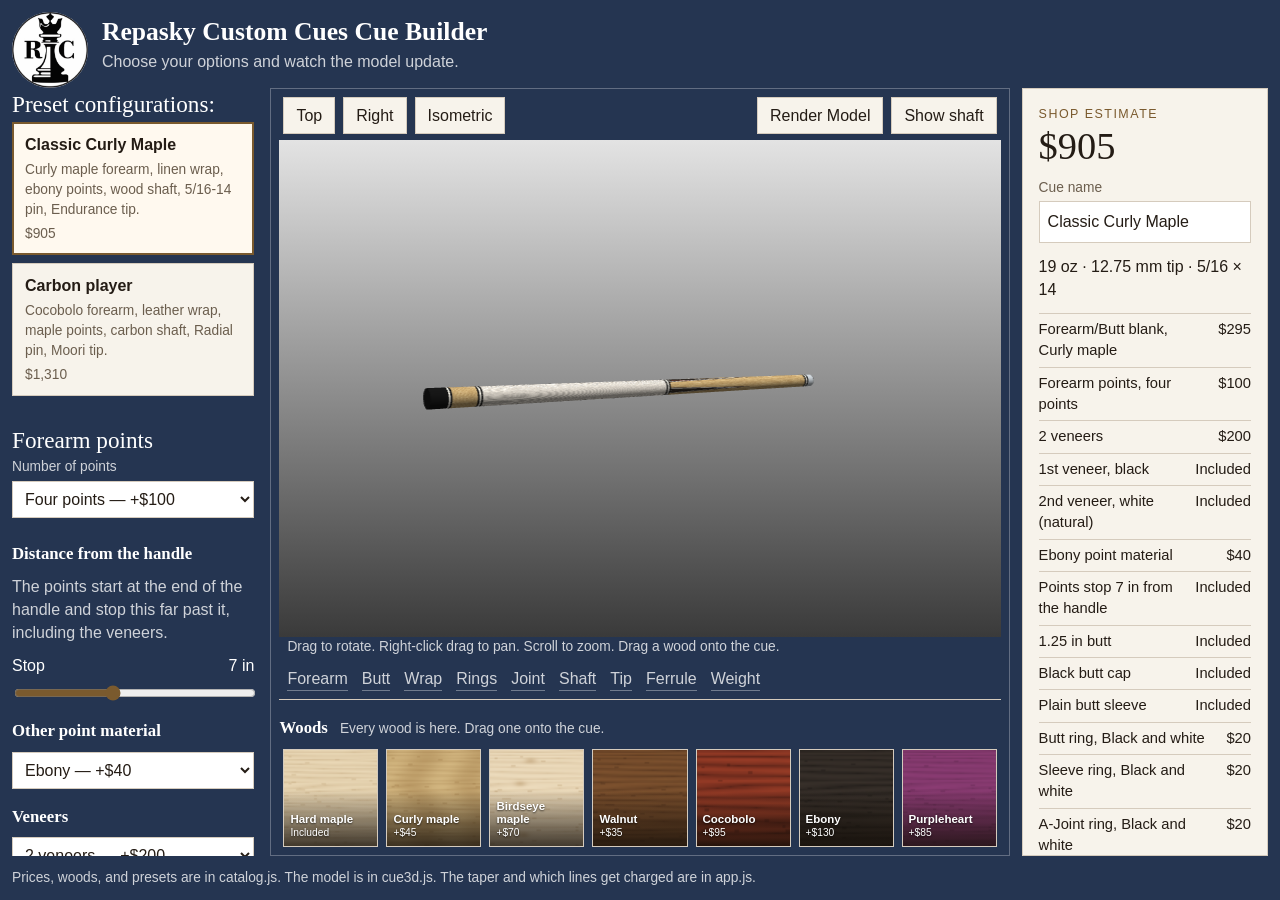
==== index.html @ 7d08e4b2 "Name the conical taper once on the control and the shop estimate." ====
<!DOCTYPE html>
<html lang="en">
<head>
  <meta charset="utf-8">
  <meta name="viewport" content="width=device-width, initial-scale=1">
  <title>Repasky Custom Cues Cue Builder</title>
  <link rel="stylesheet" href="styles.css?v=28">
</head>
<body>
  <header class="page-header">
    <img class="logo" src="logo.jpg?v=2" alt="Repasky Custom Cues">
    <div>
      <h1>Repasky Custom Cues Cue Builder</h1>
      <p class="lede">Choose your options and watch the model update.</p>
    </div>
  </header>

  <main class="layout">
      <form id="builder">
        <fieldset id="section-preset">
          <legend>Preset configurations:</legend>
          <div id="opt-preset" class="presets"></div>
        </fieldset>

        <fieldset id="section-points">
          <legend>Forearm points</legend>
          <label class="point-count" for="point-count">Number of points
            <select id="point-count"></select>
          </label>
          <h2 class="subhead">Distance from the handle</h2>
          <p class="help">The points start at the end of the handle and stop this far past it, including the veneers.</p>
          <p id="point-reach-hint" class="note" hidden>Pick a point style to set where the points stop.</p>
          <label class="weight" id="point-reach-label">
            <span>Stop</span>
            <output id="point-reach-out" for="point-reach"></output>
            <input id="point-reach" type="range" min="5" max="10" step="1" value="7">
          </label>
          <h2 class="subhead">Other point material</h2>
          <p id="point-hint" class="note" hidden>Pick a point style on the forearm or the butt. Woods are under the cue.</p>
          <select id="opt-pointWood" data-choice="pointWood"></select>
          <h2 class="subhead">Veneers</h2>
          <p id="veneer-hint" class="note" hidden>Pick a point style on the forearm or the butt to add veneers.</p>
          <select id="opt-veneers" data-choice="veneers"></select>
          <p id="veneer-color-hint" class="note" hidden>Pick one or more veneers to choose a color.</p>
          <div id="veneer-colors" class="veneer-colors">
            <div class="veneer-label" id="veneer-label-1">
              <span>1st veneer</span>
              <button type="button" class="veneer-current" id="veneer-1" data-state="veneer1" aria-haspopup="listbox" aria-expanded="false"></button>
              <div class="veneer-menu" id="veneer-menu-1" role="listbox" hidden></div>
            </div>
            <div class="veneer-label" id="veneer-label-2">
              <span>2nd veneer</span>
              <button type="button" class="veneer-current" id="veneer-2" data-state="veneer2" aria-haspopup="listbox" aria-expanded="false"></button>
              <div class="veneer-menu" id="veneer-menu-2" role="listbox" hidden></div>
            </div>
            <div class="veneer-label" id="veneer-label-3">
              <span>3rd veneer</span>
              <button type="button" class="veneer-current" id="veneer-3" data-state="veneer3" aria-haspopup="listbox" aria-expanded="false"></button>
              <div class="veneer-menu" id="veneer-menu-3" role="listbox" hidden></div>
            </div>
          </div>
          <p id="veneer-order-note" class="note">1st is the outside layer. 2nd and 3rd sit inside it, toward the point.</p>
        </fieldset>

        <fieldset id="section-butt">
          <legend>Butt</legend>
          <p class="help">Plain leaves the sleeve as one wood. Points uses the same number as the forearm and the same veneers. The same blank is used for both Forearm and Sleeve.</p>
          <select id="opt-sleevePoints" data-choice="sleevePoints"></select>
          <h2 class="subhead">Butt Diameter</h2>
          <select id="opt-buttProfile" data-choice="buttProfile"></select>
          <h2 class="subhead">Butt cap</h2>
          <select id="opt-buttCap" data-choice="buttCap"></select>
        </fieldset>

        <fieldset id="section-wrap">
          <legend>Wrap</legend>
          <select id="opt-wrap" data-choice="wrap"></select>
        </fieldset>

        <fieldset id="section-rings">
          <legend>Rings</legend>
          <p class="note">Design your own custom rings with our</p>
          <a class="tool-link" href="ring-designer/index.html">Ring designer</a>
          <p class="note">or choose standard elegant simple rings.</p>
          <h2 class="subhead">Butt ring</h2>
          <p class="help">Where the butt cap meets the butt sleeve.</p>
          <select id="opt-buttRing" data-choice="buttRing"></select>
          <h2 class="subhead">Sleeve ring</h2>
          <p class="help">Between the handle and the butt sleeve.</p>
          <select id="opt-sleeveRing" data-choice="sleeveRing"></select>
          <h2 class="subhead">A-Joint ring</h2>
          <p class="help">Between the forearm and the handle.</p>
          <select id="opt-aJointRing" data-choice="aJointRing"></select>
          <h2 class="subhead">Joint ring</h2>
          <p class="help">Between the forearm and the shaft.</p>
          <select id="opt-rings" data-choice="rings"></select>
          <div id="shaft-ring-option">
            <h2 class="subhead">Shaft ring</h2>
            <p class="help">Just past the joint, on the shaft.</p>
            <select id="opt-shaftRing" data-choice="shaftRing"></select>
          </div>
        </fieldset>

        <fieldset id="section-joint">
          <legend>Joint</legend>
          <p class="help">How the butt screws onto the shaft.</p>
          <select id="opt-joint" data-choice="joint"></select>
          <p id="joint-note" class="note"></p>
          <h2 class="subhead">Joint end</h2>
          <p class="help">The end of the butt at the joint. Plain is the same wood as the forearm.</p>
          <select id="opt-jointEnd" data-choice="jointEnd"></select>
        </fieldset>

        <fieldset id="section-shaft">
          <legend>Shaft</legend>
          <p class="help">No shaft is the butt only. A wood shaft or a carbon fiber shaft adds the playing half.</p>
          <select id="opt-shaft" data-choice="shaft"></select>
          <div id="shaft-details">
            <h2 class="subhead">Shaft length</h2>
            <p class="help">The butt is always 29 in. The shaft can be 29 or 30 in.</p>
            <select id="opt-shaftLength" data-choice="shaftLength"></select>
            <h2 class="subhead">Taper</h2>
            <select id="opt-taper" data-choice="taper"></select>
            <p id="taper-note" class="note"></p>
          </div>
        </fieldset>

        <fieldset id="section-tip">
          <legend>Tip</legend>
          <label class="point-count" for="tip-brand">Tip brand
            <select id="tip-brand"></select>
          </label>
          <p class="help">The tip is what hits the ball. Tip width changes the model.</p>
          <select id="opt-tip" data-choice="tip"></select>
          <h2 class="subhead">Tip width</h2>
          <select id="opt-tipSize" data-choice="tipSize"></select>
        </fieldset>

        <fieldset id="section-ferrule">
          <legend>Ferrule</legend>
          <p class="help">The ferrule protects the end of the shaft.</p>
          <select id="opt-ferrule" data-choice="ferrule"></select>
        </fieldset>

        <fieldset id="section-weight">
          <legend>Weight</legend>
          <p id="weight-help" class="help"></p>
          <label class="weight">
            <span>Weight</span>
            <output id="weight-out" for="weight"></output>
            <input id="weight" type="range" min="17" max="22" step="0.5" value="19">
          </label>
        </fieldset>
      </form>

      <section class="stage" aria-label="Cue preview">
        <div class="stage-model">
          <div class="stage-tools">
            <div class="view-tools" role="group" aria-label="Cue view">
              <button type="button" data-view="top" aria-pressed="false">Top</button>
              <button type="button" data-view="right" aria-pressed="false">Right</button>
              <button type="button" data-view="iso" aria-pressed="false">Isometric</button>
            </div>
            <div class="view-tools zoom-tools" role="group" aria-label="Cue zoom">
              <button type="button" id="cue-zoom-in" aria-label="Zoom in">+</button>
              <button type="button" id="cue-zoom-out" aria-label="Zoom out">−</button>
            </div>
            <div class="view-tools">
              <button type="button" id="render-model">Render Model</button>
              <button type="button" id="shaft-toggle" aria-pressed="false">Show shaft</button>
            </div>
          </div>
          <canvas id="cue" aria-label="Three-dimensional cue. Drag to rotate. Right-click drag to pan."></canvas>
          <p id="stage-caption" class="stage-caption">Drag to rotate. Right-click drag to pan. Scroll to zoom. Drag a wood onto the cue.</p>
          <div class="legend">
            <button type="button" data-goto="section-points">Forearm</button>
            <button type="button" data-goto="section-butt">Butt</button>
            <button type="button" data-goto="section-wrap">Wrap</button>
            <button type="button" data-goto="section-rings">Rings</button>
            <button type="button" data-goto="section-joint">Joint</button>
            <button type="button" data-goto="section-shaft">Shaft</button>
            <button type="button" data-goto="section-tip">Tip</button>
            <button type="button" data-goto="section-ferrule">Ferrule</button>
            <button type="button" data-goto="section-weight">Weight</button>
          </div>
        </div>
        <div class="stage-woods">
          <div class="wood-label">
            <h2 class="subhead wood-head">Woods</h2>
            <p class="stage-caption">Every wood is here. Drag one onto the cue.</p>
          </div>
          <div id="opt-woods" class="swatches wood-tray"></div>
        </div>
      </section>

      <aside class="spec" id="spec">
        <p class="spec-kicker">Shop estimate</p>
        <p id="estimate" class="estimate">$0</p>
        <label class="name-label" for="cue-name">Cue name
          <input id="cue-name" maxlength="40" autocomplete="off">
        </label>
        <p id="playing" class="playing"></p>
        <ul id="lines" class="lines"></ul>
        <section id="ring-design-sheet" class="ring-design-sheet" hidden>
          <h2>Ring design</h2>
          <div id="ring-design-print"></div>
        </section>
        <p class="disclaimer">One-off shop estimate. This page does not take payment.</p>
        <div class="actions">
          <button type="button" id="submit-design">Submit Design</button>
          <button type="button" id="ring-design">Ring Design</button>
          <button type="button" id="copy-spec">Copy build sheet</button>
          <button type="button" id="print-spec" class="secondary">Print</button>
          <button type="button" id="reset-spec" class="secondary">Reset</button>
        </div>
        <p id="submit-note" class="disclaimer" hidden></p>
      </aside>
  </main>

  <p class="shop-note">Prices, woods, and presets are in catalog.js. The model is in cue3d.js. The taper and which lines get charged are in app.js.</p>
  <div class="price-bar" id="price-bar">
    <span id="bar-name">Cue</span>
    <strong id="bar-price">$0</strong>
  </div>
  <p id="summary-live" class="sr-only" aria-live="polite"></p>
  <dialog id="render-dialog">
    <div class="render-bar">
      <p class="render-title">Butt section</p>
      <p class="render-note">Scroll to zoom. Drag to move.</p>
      <div class="render-zoom">
        <button type="button" id="render-out" aria-label="Zoom out">−</button>
        <button type="button" id="render-fit">Fit</button>
        <button type="button" id="render-in" aria-label="Zoom in">+</button>
      </div>
      <button type="button" id="render-close">Close</button>
    </div>
    <canvas id="render-view" aria-label="Photorealistic side view of the butt. Scroll to zoom. Drag to move."></canvas>
  </dialog>
  <dialog id="epoxy-dialog">
    <p class="epoxy-title">Epoxy color</p>
    <label class="epoxy-label">Color
      <input id="epoxy-color" type="color" value="#3e8f86">
    </label>
    <button type="button" id="epoxy-done">Done</button>
  </dialog>

  <dialog id="ring-design-dialog">
    <div class="render-bar">
      <p class="render-title">Ring design</p>
      <button type="button" id="ring-design-close">Close</button>
    </div>
    <div class="ring-design-body">
      <p id="ring-design-empty">No ring design has been added.</p>
      <div id="ring-design-detail" hidden></div>
    </div>
  </dialog>

  <script src="catalog.js?v=15"></script>
  <script src="cue3d.js?v=15"></script>
  <script src="logo-mark.js?v=1"></script>
  <script src="html2pdf.bundle.min.js?v=1"></script>
  <script src="app.js?v=75"></script>
</body>
</html>
---- styles.css ----
:root {
  color-scheme: light;
  --paper: #efe8dc;
  --ink: #241c15;
  --muted: #6b5e4e;
  --line: #d5cbbd;
  --brass: #7a5a2e;
  --card: #f7f3eb;
  --card-hot: #fff9ef;
  --bench: #d9d0c2;
  --serif: "Iowan Old Style", "Palatino Linotype", Palatino, Georgia, serif;
  --sans: "Segoe UI", Candara, sans-serif;
}

* { box-sizing: border-box; }

html { height: 100%; }

body {
  margin: 0;
  height: 100vh;
  overflow: hidden;
  display: flex;
  flex-direction: column;
  background: #253551;
  color: #fff;
  font-family: var(--sans);
  font-size: 16px;
  line-height: 1.45;
}

.page-header,
.shop-note {
  width: calc(100% - 24px);
  margin-left: auto;
  margin-right: auto;
}

.page-header {
  display: flex;
  align-items: center;
  gap: 14px;
  padding-top: 12px;
}

.logo {
  width: 76px;
  height: 76px;
  flex: 0 0 auto;
  border-radius: 50%;
  background: #fff;
}

h1 {
  margin: 2px 0 4px;
  font-family: var(--serif);
  font-size: 1.6rem;
  font-weight: 600;
  line-height: 1.15;
}

.lede {
  margin: 0 0 12px;
  max-width: 70ch;
  color: rgba(255, 255, 255, 0.78);
}

.layout {
  flex: 1 1 auto;
  display: grid;
  grid-template-columns: minmax(0, 1fr) minmax(0, 3fr) minmax(0, 1fr);
  gap: 12px;
  align-items: stretch;
  width: calc(100% - 24px);
  min-height: 0;
  margin: 0 auto 12px;
}

.stage {
  display: flex;
  flex-direction: column;
  min-width: 0;
  min-height: 0;
  background: #253551;
  color: #fff;
  border: 1px solid rgba(255, 255, 255, 0.28);
  padding: 8px 8px 4px;
}

.stage-model {
  flex: 4 1 0;
  min-height: 0;
  display: flex;
  flex-direction: column;
}

.stage-woods {
  flex: 1 1 0;
  min-height: 0;
  display: flex;
  flex-direction: column;
  overflow: hidden;
  border-top: 1px solid var(--line);
}

.stage-tools {
  display: flex;
  justify-content: space-between;
  gap: 8px;
  padding: 0 4px 6px;
}

.view-tools {
  display: flex;
  gap: 8px;
}

.zoom-tools { display: none; }

.view-tools button[aria-pressed="true"] {
  border-color: var(--ink);
  background: var(--ink);
  color: var(--paper);
}

.stage-tools button,
a.tool-link,
.render-zoom button,
#render-close {
  padding: 6px 12px;
  border: 1px solid var(--line);
  background: var(--card);
  color: var(--ink);
  font: inherit;
  cursor: pointer;
}

a.tool-link {
  display: inline-block;
  margin: 0 0 12px;
  text-decoration: none;
}

#shaft-toggle[aria-pressed="true"] {
  border-color: var(--ink);
  background: var(--ink);
  color: var(--paper);
}

#cue {
  display: block;
  flex: 1 1 auto;
  width: 100%;
  min-height: 0;
  height: auto;
  touch-action: none;
  cursor: grab;
  background: linear-gradient(to bottom, #e3e3e3, #3a3a3a);
}

#cue:active { cursor: grabbing; }

#cue.is-wood-hot {
  outline: 3px solid var(--brass);
  outline-offset: -3px;
}

.wood-label {
  display: flex;
  align-items: baseline;
  gap: 12px;
  flex: 0 0 auto;
  min-width: 0;
}

.wood-head {
  margin: 4px 8px;
  color: #fff;
}

.wood-label .stage-caption {
  padding: 0 8px 0 0;
  white-space: nowrap;
  overflow: hidden;
  text-overflow: ellipsis;
}

.swatches.wood-tray {
  display: flex;
  flex: 1 1 auto;
  min-width: 0;
  min-height: 0;
  margin: 0 4px 4px;
  overflow: hidden;
}

.wood-tray .swatch {
  position: relative;
  flex: 1 1 0;
  justify-content: flex-end;
  align-items: stretch;
  width: 0;
  height: 100%;
  min-width: 0;
  min-height: 0;
  padding: 0;
  overflow: hidden;
  gap: 0;
}

.wood-tray .swatch::after {
  content: "";
  position: absolute;
  left: 0;
  right: 0;
  bottom: 0;
  height: 58%;
  background: linear-gradient(transparent, rgba(20, 14, 8, 0.78));
  pointer-events: none;
}

.wood-tray .wood-photo {
  position: absolute;
  inset: 0;
  width: auto;
  height: auto;
  border: 0;
  border-radius: 0;
}

.wood-tray .swatch-name,
.wood-tray .swatch-price {
  position: relative;
  z-index: 1;
  color: #fff;
  text-shadow: 0 1px 2px rgba(0, 0, 0, 0.65);
}

.wood-tray .swatch-name {
  padding: 0 6px;
  font-size: 0.72rem;
  line-height: 1.15;
}

.wood-tray .swatch-price {
  padding: 0 6px 5px;
  font-size: 0.64rem;
}

.stage-caption {
  margin: 0;
  padding: 0 8px 8px;
  color: rgba(255, 255, 255, 0.78);
  font-size: 0.86rem;
}

.legend {
  display: flex;
  flex-wrap: wrap;
  gap: 4px 14px;
  padding: 2px 8px 8px;
}

.legend button {
  padding: 0;
  border: 0;
  border-bottom: 1px solid rgba(255, 255, 255, 0.35);
  background: transparent;
  color: rgba(255, 255, 255, 0.78);
  font: inherit;
  cursor: pointer;
}

#builder {
  min-width: 0;
  min-height: 0;
  overflow: auto;
  padding-right: 4px;
}

#builder .swatches,
#builder .presets {
  grid-template-columns: 1fr;
}

fieldset {
  margin: 0 0 28px;
  padding: 0;
  border: 0;
}

legend {
  padding: 0;
  font-family: var(--serif);
  font-size: 1.45rem;
}

.point-count {
  display: flex;
  flex-direction: column;
  gap: 4px;
  max-width: 280px;
  margin-bottom: 4px;
  font-size: 0.86rem;
  color: rgba(255, 255, 255, 0.78);
}

.wrap-color-slot {
  max-width: none;
  margin: 0 0 4px 18px;
}

.wrap-color {
  position: relative;
  max-width: 320px;
}

.wrap-current,
.wrap-menu button {
  display: flex;
  align-items: center;
  gap: 8px;
  width: 100%;
  border: 1px solid var(--line);
  background: #fff;
  color: var(--ink);
  font: inherit;
  font-size: 1rem;
  text-align: left;
  cursor: pointer;
}

.wrap-current { padding: 8px 10px; }

.wrap-menu {
  position: absolute;
  z-index: 5;
  top: 100%;
  left: 0;
  right: 0;
  max-height: 260px;
  margin-top: 4px;
  overflow: auto;
  border: 1px solid var(--line);
  background: #fff;
  box-shadow: 0 8px 20px rgba(36, 28, 21, 0.16);
}

.wrap-menu button {
  border: 0;
  border-bottom: 1px solid var(--line);
  padding: 7px 10px;
}

.wrap-menu button[aria-pressed="true"] {
  outline: 2px solid var(--ink);
  outline-offset: -2px;
}

.thread-swatch {
  width: 28px;
  height: 14px;
  flex: 0 0 auto;
  border: 1px solid rgba(36, 28, 21, 0.35);
  border-radius: 2px;
  background: var(--thread, #ccc);
}

.thread-swatch.is-spec {
  background: linear-gradient(90deg, var(--thread) 0 68%, var(--spec) 68% 100%);
}

.thread-swatch.is-double {
  background: linear-gradient(
    90deg,
    var(--thread) 0 42%,
    var(--spec) 42% 58%,
    var(--thread) 58% 68%,
    var(--spec) 68% 84%,
    var(--thread) 84% 100%
  );
}

.point-count select,
select[data-choice] {
  display: block;
  width: 100%;
  margin: 0 0 8px;
  padding: 8px;
  border: 1px solid var(--line);
  background: #fff;
  color: var(--ink);
  font: inherit;
  font-size: 1rem;
}

select[data-choice]:disabled { opacity: 0.45; }

.help {
  margin: 6px 0 10px;
  max-width: 62ch;
  color: rgba(255, 255, 255, 0.78);
}

.subhead {
  margin: 16px 0 8px;
  font-family: var(--serif);
  font-size: 1.05rem;
  font-weight: 600;
}

.note {
  margin: 8px 0 0;
  color: rgba(255, 255, 255, 0.78);
}

.swatches,
.presets {
  display: grid;
  grid-template-columns: repeat(auto-fill, minmax(148px, 1fr));
  gap: 8px;
}

.presets { grid-template-columns: repeat(auto-fill, minmax(180px, 1fr)); }

.swatch,
.preset {
  display: flex;
  flex-direction: column;
  align-items: flex-start;
  gap: 4px;
  min-height: 78px;
  padding: 10px 12px;
  border: 1px solid var(--line);
  background: var(--card);
  color: var(--ink);
  font: inherit;
  text-align: left;
  cursor: pointer;
}

.preset { min-height: 104px; }

.swatch.is-selected,
.preset.is-selected {
  border-color: var(--brass);
  background: var(--card-hot);
  box-shadow: inset 0 0 0 1px var(--brass);
}

.swatch:disabled {
  cursor: not-allowed;
  opacity: 0.42;
}

.dot {
  width: 18px;
  height: 18px;
  border: 1px solid rgba(36, 28, 21, 0.4);
  border-radius: 50%;
}

.wood-photo {
  display: block;
  width: 100%;
  height: 48px;
  border: 1px solid rgba(36, 28, 21, 0.35);
  border-radius: 2px;
  background-repeat: no-repeat;
  background-size: cover;
  background-position: center;
}

.swatch-name,
.preset-name { font-weight: 600; }

.swatch-price,
.preset-price,
.preset-blurb { color: var(--muted); font-size: 0.86rem; }

.preset-blurb { flex: 1; }

.weight {
  display: grid;
  grid-template-columns: 1fr auto;
  gap: 6px 12px;
  align-items: center;
  max-width: 420px;
}

.weight input {
  grid-column: 1 / -1;
  width: 100%;
  accent-color: var(--brass);
}

.weight:has(input:disabled) {
  opacity: 0.45;
}

.spec {
  min-width: 0;
  min-height: 0;
  overflow: auto;
  padding: 16px;
  border: 1px solid var(--line);
  background: var(--card);
  color: var(--ink);
}

.spec-kicker {
  margin: 0;
  color: var(--brass);
  font-size: 0.78rem;
  letter-spacing: 0.12em;
  text-transform: uppercase;
}

.estimate {
  margin: 4px 0 12px;
  font-family: var(--serif);
  font-size: 2.4rem;
  line-height: 1;
}

.name-label {
  display: flex;
  flex-direction: column;
  gap: 4px;
  font-size: 0.86rem;
  color: var(--muted);
}

.name-label input {
  width: 100%;
  padding: 8px;
  border: 1px solid var(--line);
  background: #fff;
  color: var(--ink);
  font: inherit;
  font-size: 1rem;
}

.veneer-colors {
  display: grid;
  grid-template-columns: repeat(auto-fill, minmax(240px, 1fr));
  gap: 8px;
  margin-top: 12px;
}

.veneer-label {
  position: relative;
  display: flex;
  flex-direction: column;
  gap: 4px;
  font-size: 0.86rem;
  color: rgba(255, 255, 255, 0.78);
}

.veneer-current:disabled {
  cursor: not-allowed;
  opacity: 0.42;
}

.veneer-label:has(.veneer-current:disabled) {
  color: var(--line);
}

.veneer-current {
  width: 100%;
  padding: 8px 28px 8px 10px;
  border: 1px solid var(--line);
  background: #fff;
  color: var(--ink);
  font: inherit;
  font-size: 1rem;
  text-align: left;
  cursor: pointer;
  background-image: linear-gradient(45deg, transparent 50%, currentColor 50%), linear-gradient(135deg, currentColor 50%, transparent 50%);
  background-position: calc(100% - 14px) 55%, calc(100% - 9px) 55%;
  background-size: 5px 5px, 5px 5px;
  background-repeat: no-repeat;
}

.veneer-menu {
  position: absolute;
  z-index: 5;
  top: 100%;
  left: 0;
  right: 0;
  max-height: 240px;
  margin-top: 4px;
  overflow: auto;
  border: 1px solid var(--line);
  background: #fff;
  box-shadow: 0 8px 20px rgba(36, 28, 21, 0.16);
}

.veneer-menu button {
  display: block;
  width: 100%;
  padding: 7px 10px;
  border: 0;
  font: inherit;
  font-size: 0.95rem;
  text-align: left;
  cursor: pointer;
}

.veneer-menu button[aria-selected="true"] {
  outline: 2px solid var(--ink);
  outline-offset: -2px;
}

.playing { margin: 12px 0; }

.lines {
  margin: 0;
  padding: 0;
  list-style: none;
}

.lines li {
  display: flex;
  justify-content: space-between;
  gap: 12px;
  padding: 5px 0;
  border-top: 1px solid var(--line);
  font-size: 0.92rem;
}

.disclaimer {
  margin: 12px 0 0;
  color: var(--muted);
  font-size: 0.86rem;
}

.actions {
  display: flex;
  flex-wrap: wrap;
  gap: 8px;
  margin-top: 12px;
}

.actions button {
  padding: 8px 12px;
  border: 0;
  background: var(--ink);
  color: var(--paper);
  font: inherit;
  cursor: pointer;
}

.actions button.secondary {
  border: 1px solid var(--line);
  background: transparent;
  color: var(--ink);
}

.shop-note {
  margin-top: 0;
  margin-bottom: 12px;
  color: rgba(255, 255, 255, 0.78);
  font-size: 0.86rem;
}

.price-bar { display: none; }

#render-dialog {
  width: min(1100px, 94vw);
  height: min(640px, 86vh);
  max-width: none;
  padding: 0;
  border: 1px solid var(--line);
  background: #e4d9c8;
  color: var(--ink);
}

#render-dialog::backdrop { background: rgba(36, 28, 21, 0.45); }

#ring-design-dialog {
  width: min(980px, 94vw);
  max-height: 90vh;
  padding: 0;
  border: 1px solid var(--line);
  background: var(--paper);
  color: var(--ink);
}

#ring-design-dialog::backdrop { background: rgba(36, 28, 21, 0.45); }

.ring-design-body {
  overflow: auto;
  max-height: calc(90vh - 52px);
  padding: 12px;
}

#ring-design-list {
  margin: 0 0 12px;
  padding-left: 1.2rem;
}

#ring-design-list li { margin: 4px 0; }

.ring-design-views {
  display: grid;
  grid-template-columns: 1fr 1fr;
  gap: 8px;
}

.ring-design-views figure {
  margin: 0;
  background: #fff;
  border: 1px solid var(--ink);
}

.ring-design-views figcaption {
  padding: 4px 8px;
  border-bottom: 1px solid var(--ink);
  font-family: var(--serif);
  letter-spacing: 0.06em;
  text-transform: uppercase;
}

.ring-design-views canvas,
.ring-design-views img { display: block; width: 100%; height: 180px; object-fit: contain; background: #fff; }

.ring-design-sheet { display: none; }

.ring-design-sheet h2 {
  margin: 16px 0 8px;
  font-family: var(--serif);
  font-size: 1.15rem;
}

.ring-design-views .wide { grid-column: 1 / -1; }

.ring-design-views .wide canvas,
.ring-design-views .wide img { height: 240px; }

.render-bar {
  display: flex;
  align-items: center;
  gap: 12px;
  padding: 10px 12px;
  background: var(--card);
  border-bottom: 1px solid var(--line);
}

.render-title {
  margin: 0;
  font-family: var(--serif);
  font-size: 1.15rem;
}

.render-note {
  flex: 1;
  margin: 0;
  color: var(--muted);
  font-size: 0.86rem;
}

.render-zoom { display: flex; gap: 6px; }

#render-view {
  display: block;
  width: 100%;
  height: calc(100% - 49px);
  cursor: grab;
  touch-action: none;
}

#render-view:active { cursor: grabbing; }

#epoxy-dialog {
  padding: 16px;
  border: 1px solid var(--line);
  background: var(--card);
  color: var(--ink);
}

#epoxy-dialog::backdrop { background: rgba(36, 28, 21, 0.35); }

.epoxy-title {
  margin: 0 0 12px;
  font-family: var(--serif);
  font-size: 1.2rem;
}

.epoxy-label {
  display: flex;
  align-items: center;
  gap: 12px;
  margin-bottom: 12px;
}

#epoxy-color {
  width: 64px;
  height: 40px;
  padding: 0;
  border: 1px solid var(--line);
  background: #fff;
  cursor: pointer;
}

#epoxy-done {
  padding: 8px 12px;
  border: 0;
  background: var(--ink);
  color: var(--paper);
  font: inherit;
  cursor: pointer;
}

.sr-only {
  position: absolute;
  width: 1px;
  height: 1px;
  padding: 0;
  margin: -1px;
  overflow: hidden;
  clip: rect(0, 0, 0, 0);
  border: 0;
}

:focus-visible {
  outline: 2px solid var(--brass);
  outline-offset: 2px;
}

@keyframes attention {
  from { background-color: #efe4cc; }
  to { background-color: transparent; }
}

.is-attention { animation: attention 0.8s ease; }

@media (max-width: 860px) {
  body { display: block; height: auto; overflow: visible; padding-bottom: 72px; }
  .page-header { align-items: flex-start; }
  .logo { width: 56px; height: 56px; }
  h1 { font-size: 1.25rem; }
  .layout {
    display: flex;
    flex-direction: column;
    height: auto;
  }
  #builder,
  .spec { overflow: visible; }
  .stage { order: -1; height: auto; margin-bottom: 16px; }
  .stage-model { min-height: 0; flex: none; }
  #cue { height: auto; min-height: 62vh; flex: none; }
  .stage-tools { flex-wrap: wrap; }
  .zoom-tools { display: flex; }
  .stage-tools button { padding: 10px 12px; }
  .legend button { padding: 8px 0; }
  .stage-woods { flex: none; height: auto; min-height: 0; overflow: hidden; }
  .wood-label { flex-direction: column; align-items: flex-start; gap: 2px; padding-bottom: 6px; }
  .wood-label .stage-caption { white-space: normal; overflow: visible; text-overflow: unset; }
  .swatches.wood-tray { flex: none; height: 156px; min-height: 156px; overflow-x: auto; overflow-y: hidden; }
  .wood-tray .swatch {
    flex: 0 0 104px;
    width: 104px;
    height: 156px;
  }
  .wood-tray .swatch.is-armed { box-shadow: inset 0 0 0 3px #fff; }
  .actions button { flex: 1 1 calc(50% - 8px); padding: 12px 10px; }
  .price-bar {
    position: fixed;
    right: 0;
    bottom: 0;
    left: 0;
    display: flex;
    justify-content: space-between;
    gap: 12px;
    padding: 12px 16px;
    background: var(--ink);
    color: var(--paper);
  }
  .render-bar { flex-wrap: wrap; }
  .ring-design-views { grid-template-columns: 1fr; }
  .ring-design-views .wide { grid-column: auto; }
}

@media (prefers-reduced-motion: reduce) {
  .is-attention { animation: none; background: #efe4cc; }
}

@media print {
  .price-bar,
  #builder,
  .shop-note,
  .stage-woods,
  .stage-caption,
  .legend,
  .stage-tools,
  #render-dialog,
  #ring-design-dialog,
  .actions { display: none !important; }
  .stage {
    display: block;
    height: auto;
    overflow: visible;
    border: 0;
    background: #fff;
    padding: 0;
    margin: 0 0 12px;
    break-after: page;
  }
  .stage-model {
    display: block;
    flex: none;
    height: auto;
    min-height: 0;
  }
  #cue {
    display: block;
    width: 100%;
    height: 7.4in;
    max-height: 7.4in;
    background: #fff;
  }
  .ring-design-sheet {
    display: block;
    break-inside: avoid;
    background: #fff;
    color: #000;
  }
  .ring-design-views figure,
  .ring-design-views img { background: #fff; }
  .ring-design-views img { height: auto; max-height: 240px; }
  body { display: block; height: auto; overflow: visible; background: white; }
  .layout { display: block; height: auto; }
  .spec { overflow: visible; border: 0; }
}
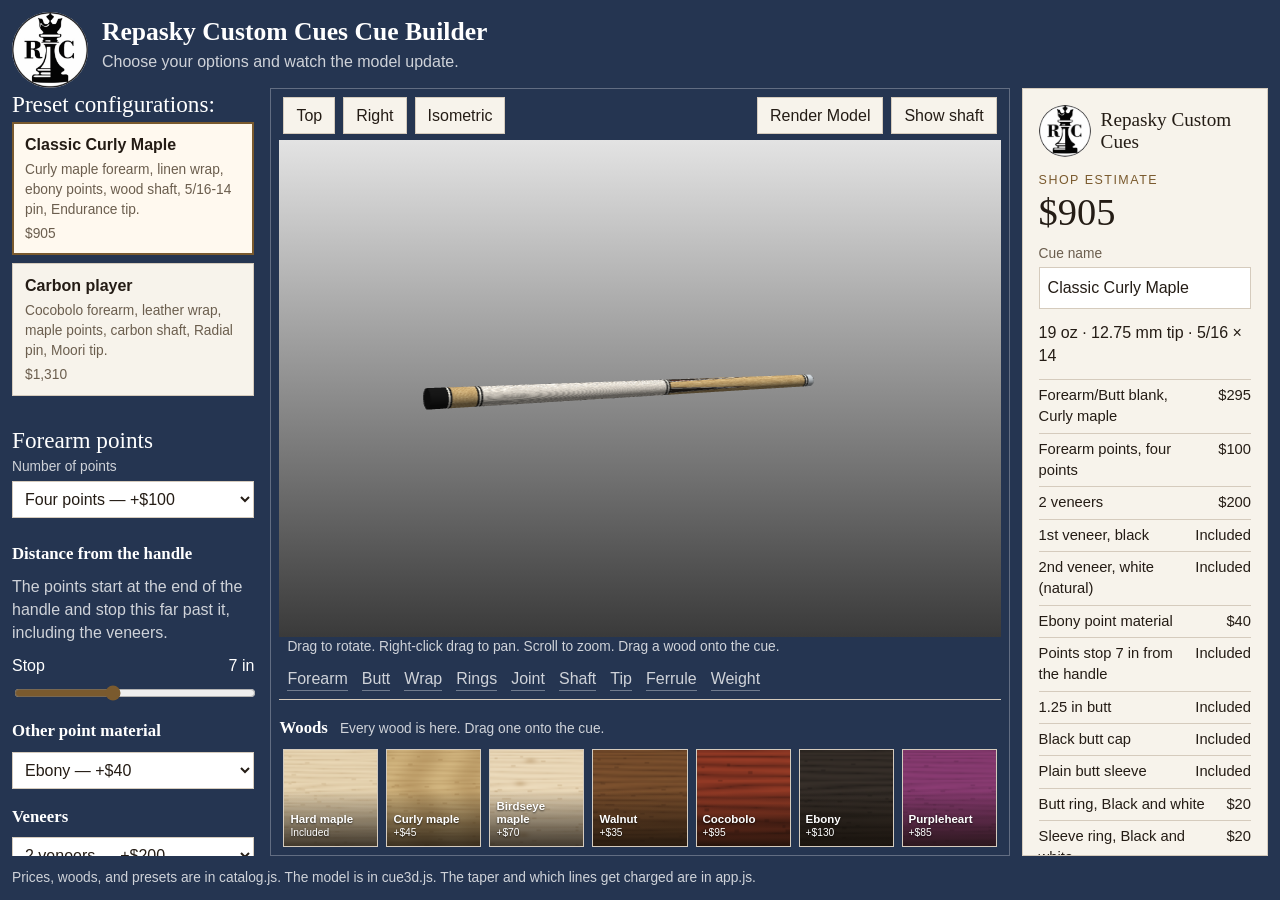
==== commit 43e9392a: "Brand the shop estimate and frame the cue picture on the sheet." ====
--- a/index.html
+++ b/index.html
@@ -4,7 +4,7 @@
   <meta charset="utf-8">
   <meta name="viewport" content="width=device-width, initial-scale=1">
   <title>Repasky Custom Cues Cue Builder</title>
-  <link rel="stylesheet" href="styles.css?v=28">
+  <link rel="stylesheet" href="styles.css?v=31">
 </head>
 <body>
   <header class="page-header">
@@ -194,8 +194,18 @@
       </section>
 
       <aside class="spec" id="spec">
+        <div class="estimate-brand">
+          <img src="logo.jpg?v=2" alt="">
+          <p>Repasky Custom Cues</p>
+        </div>
         <p class="spec-kicker">Shop estimate</p>
         <p id="estimate" class="estimate">$0</p>
+        <div id="contact-sheet" class="contact-sheet" hidden>
+          <p class="contact-kicker">Contact</p>
+          <p><span>Name</span> <strong id="contact-sheet-name"></strong></p>
+          <p><span>Phone</span> <strong id="contact-sheet-phone"></strong></p>
+          <p><span>Email</span> <strong id="contact-sheet-email"></strong></p>
+        </div>
         <label class="name-label" for="cue-name">Cue name
           <input id="cue-name" maxlength="40" autocomplete="off">
         </label>
@@ -244,6 +254,26 @@
     <button type="button" id="epoxy-done">Done</button>
   </dialog>
 
+  <dialog id="contact-dialog">
+    <form id="contact-form">
+      <p class="epoxy-title">Contact</p>
+      <p class="contact-lead">Add the person to reach about this cue. These details go on the shop estimate.</p>
+      <label class="name-label" for="contact-name">Name
+        <input id="contact-name" name="name" autocomplete="name" required>
+      </label>
+      <label class="name-label" for="contact-phone">Phone number
+        <input id="contact-phone" name="phone" type="tel" autocomplete="tel" required>
+      </label>
+      <label class="name-label" for="contact-email">Email address
+        <input id="contact-email" name="email" type="email" autocomplete="email" required>
+      </label>
+      <div class="contact-actions">
+        <button type="submit">Send design</button>
+        <button type="button" id="contact-cancel" class="secondary">Cancel</button>
+      </div>
+    </form>
+  </dialog>
+
   <dialog id="ring-design-dialog">
     <div class="render-bar">
       <p class="render-title">Ring design</p>
@@ -259,6 +289,6 @@
   <script src="cue3d.js?v=15"></script>
   <script src="logo-mark.js?v=1"></script>
   <script src="html2pdf.bundle.min.js?v=1"></script>
-  <script src="app.js?v=75"></script>
+  <script src="app.js?v=78"></script>
 </body>
 </html>
--- a/styles.css
+++ b/styles.css
@@ -516,6 +516,30 @@
   text-transform: uppercase;
 }
 
+.estimate-brand {
+  display: flex;
+  align-items: center;
+  gap: 10px;
+  margin: 0 0 14px;
+}
+
+.estimate-brand img {
+  width: 52px;
+  height: 52px;
+  flex: 0 0 auto;
+  border-radius: 50%;
+  background: #fff;
+  object-fit: cover;
+}
+
+.estimate-brand p {
+  margin: 0;
+  font-family: var(--serif);
+  font-size: 1.2rem;
+  line-height: 1.15;
+  color: var(--ink);
+}
+
 .estimate {
   margin: 4px 0 12px;
   font-family: var(--serif);
@@ -727,6 +751,20 @@
 
 .ring-design-sheet { display: none; }
 
+.pdf-sheet,
+.pdf-sheet .spec,
+.pdf-sheet .spec * {
+  color: #111111 !important;
+  -webkit-text-fill-color: #111111 !important;
+}
+
+.pdf-sheet,
+.pdf-sheet .spec,
+.pdf-sheet .ring-design-sheet,
+.pdf-sheet input {
+  background: #ffffff !important;
+}
+
 .ring-design-sheet h2 {
   margin: 16px 0 8px;
   font-family: var(--serif);
@@ -771,6 +809,64 @@
 }
 
 #render-view:active { cursor: grabbing; }
+
+.contact-sheet {
+  margin: 0 0 14px;
+  padding-bottom: 10px;
+  border-bottom: 1px solid var(--line);
+}
+
+.contact-sheet p { margin: 2px 0; }
+
+.contact-kicker {
+  margin: 0 0 4px;
+  color: var(--brass);
+  font-size: 0.78rem;
+  letter-spacing: 0.12em;
+  text-transform: uppercase;
+}
+
+.contact-sheet span {
+  display: inline-block;
+  min-width: 52px;
+  color: var(--muted);
+}
+
+#contact-dialog {
+  width: min(420px, calc(100vw - 32px));
+  padding: 16px;
+  border: 1px solid var(--line);
+  background: var(--card);
+  color: var(--ink);
+}
+
+#contact-dialog::backdrop { background: rgba(36, 28, 21, 0.45); }
+
+#contact-dialog .name-label { margin-bottom: 12px; }
+
+.contact-lead {
+  margin: 0 0 14px;
+  color: var(--muted);
+  font-size: 0.92rem;
+}
+
+.contact-actions { display: flex; gap: 8px; }
+
+.contact-actions button {
+  flex: 1;
+  padding: 8px 12px;
+  border: 0;
+  background: var(--ink);
+  color: var(--paper);
+  font: inherit;
+  cursor: pointer;
+}
+
+.contact-actions button.secondary {
+  border: 1px solid var(--line);
+  background: transparent;
+  color: var(--ink);
+}
 
 #epoxy-dialog {
   padding: 16px;
@@ -896,6 +992,7 @@
   .stage-tools,
   #render-dialog,
   #ring-design-dialog,
+  #contact-dialog,
   .actions { display: none !important; }
   .stage {
     display: block;
@@ -919,6 +1016,8 @@
     height: 7.4in;
     max-height: 7.4in;
     background: #fff;
+    border: 1px solid #111;
+    box-sizing: border-box;
   }
   .ring-design-sheet {
     display: block;
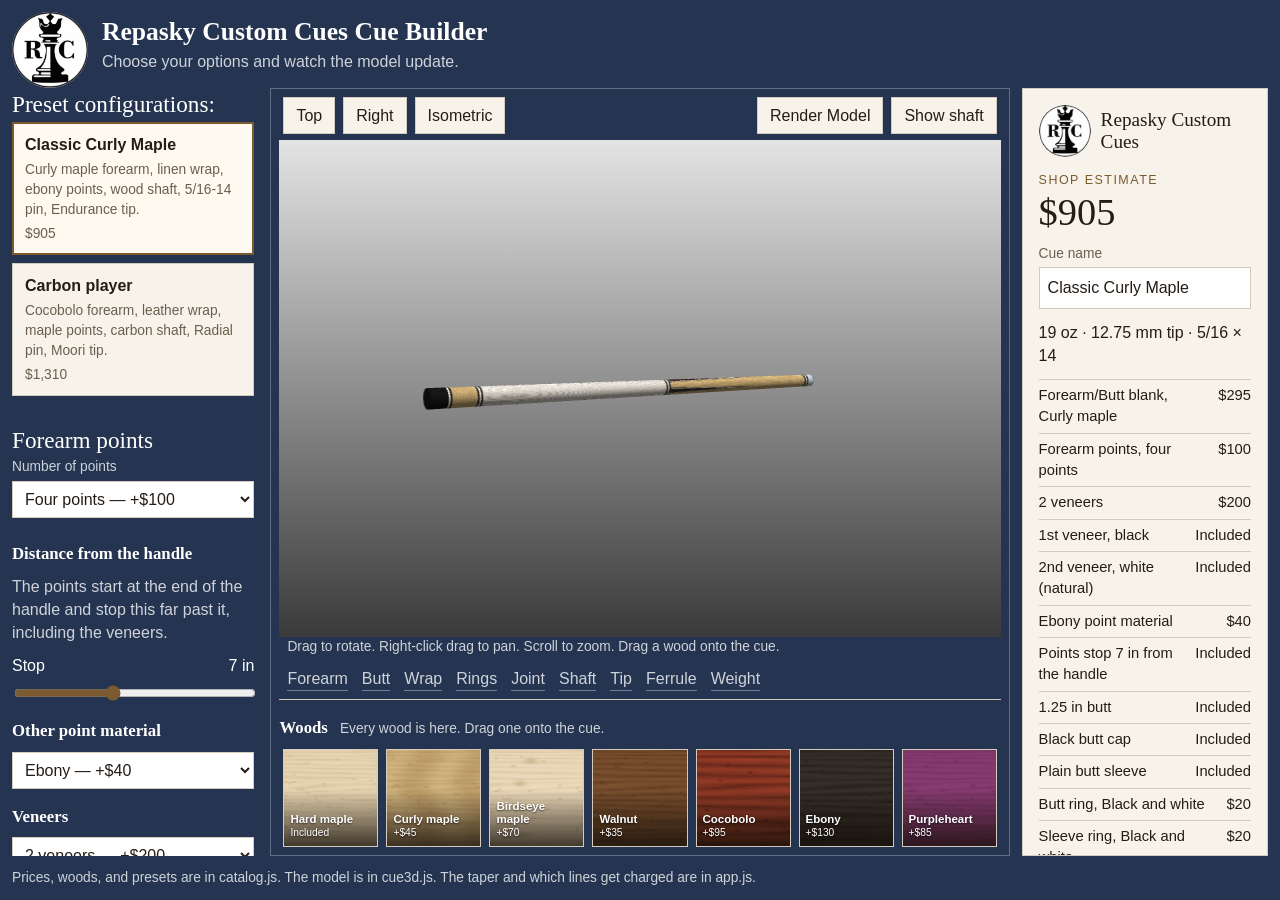
==== commit 55a3392c: "Add the 2026 copyright notice to the project files." ====
--- a/index.html
+++ b/index.html
@@ -1,10 +1,11 @@
+<!-- Copyright 2026, Michael E. Repasky, Repasky Custom Cues. -->
 <!DOCTYPE html>
 <html lang="en">
 <head>
   <meta charset="utf-8">
   <meta name="viewport" content="width=device-width, initial-scale=1">
   <title>Repasky Custom Cues Cue Builder</title>
-  <link rel="stylesheet" href="styles.css?v=31">
+  <link rel="stylesheet" href="styles.css?v=32">
 </head>
 <body>
   <header class="page-header">
@@ -285,10 +286,10 @@
     </div>
   </dialog>
 
-  <script src="catalog.js?v=15"></script>
-  <script src="cue3d.js?v=15"></script>
-  <script src="logo-mark.js?v=1"></script>
-  <script src="html2pdf.bundle.min.js?v=1"></script>
-  <script src="app.js?v=78"></script>
+  <script src="catalog.js?v=16"></script>
+  <script src="cue3d.js?v=16"></script>
+  <script src="logo-mark.js?v=2"></script>
+  <script src="html2pdf.bundle.min.js?v=2"></script>
+  <script src="app.js?v=79"></script>
 </body>
 </html>
--- a/styles.css
+++ b/styles.css
@@ -1,3 +1,4 @@
+/* Copyright 2026, Michael E. Repasky, Repasky Custom Cues. */
 :root {
   color-scheme: light;
   --paper: #efe8dc;
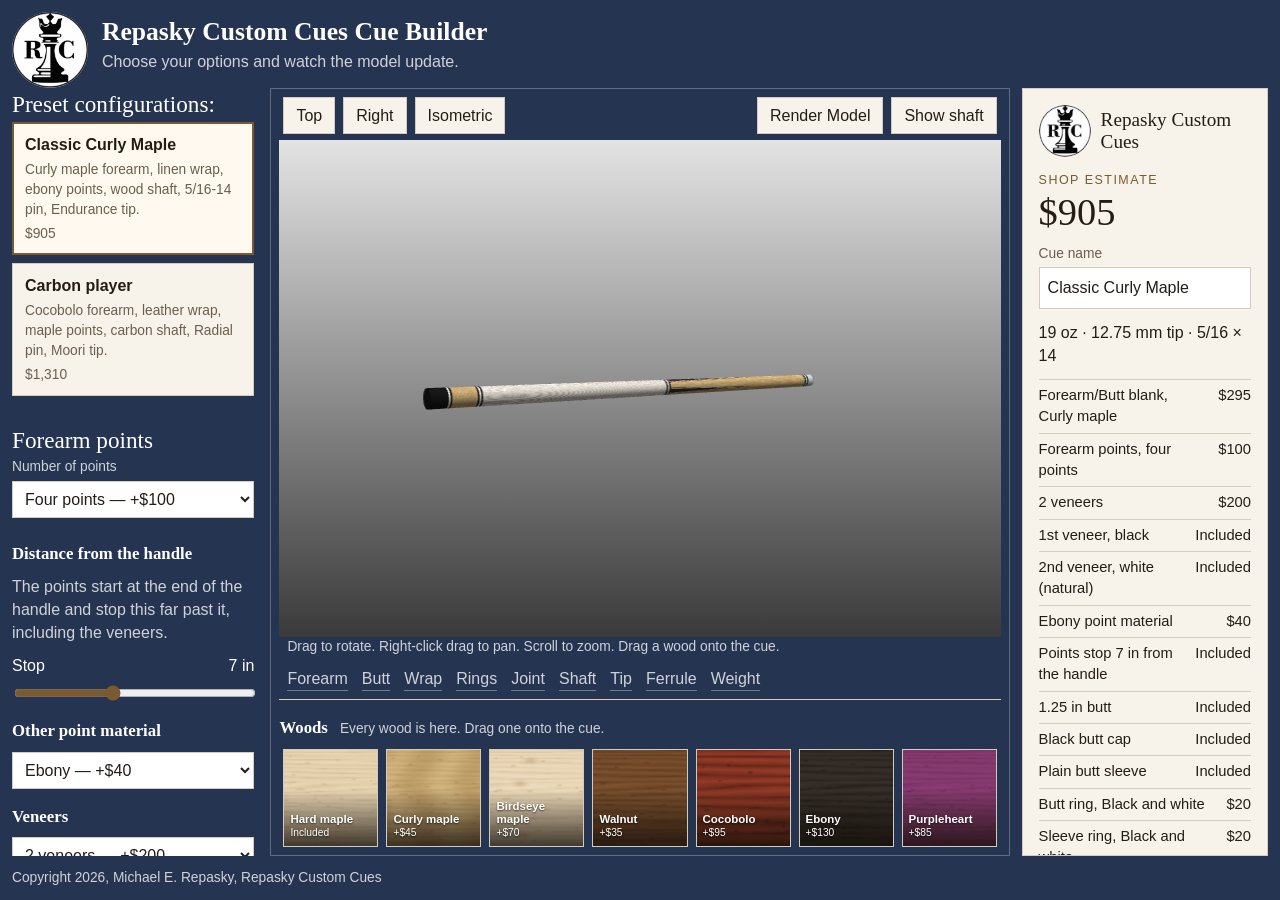
==== commit c035f201: "Replace the source-file note with the copyright line." ====
--- a/index.html
+++ b/index.html
@@ -228,7 +228,7 @@
       </aside>
   </main>
 
-  <p class="shop-note">Prices, woods, and presets are in catalog.js. The model is in cue3d.js. The taper and which lines get charged are in app.js.</p>
+  <p class="shop-note">Copyright 2026, Michael E. Repasky, Repasky Custom Cues</p>
   <div class="price-bar" id="price-bar">
     <span id="bar-name">Cue</span>
     <strong id="bar-price">$0</strong>
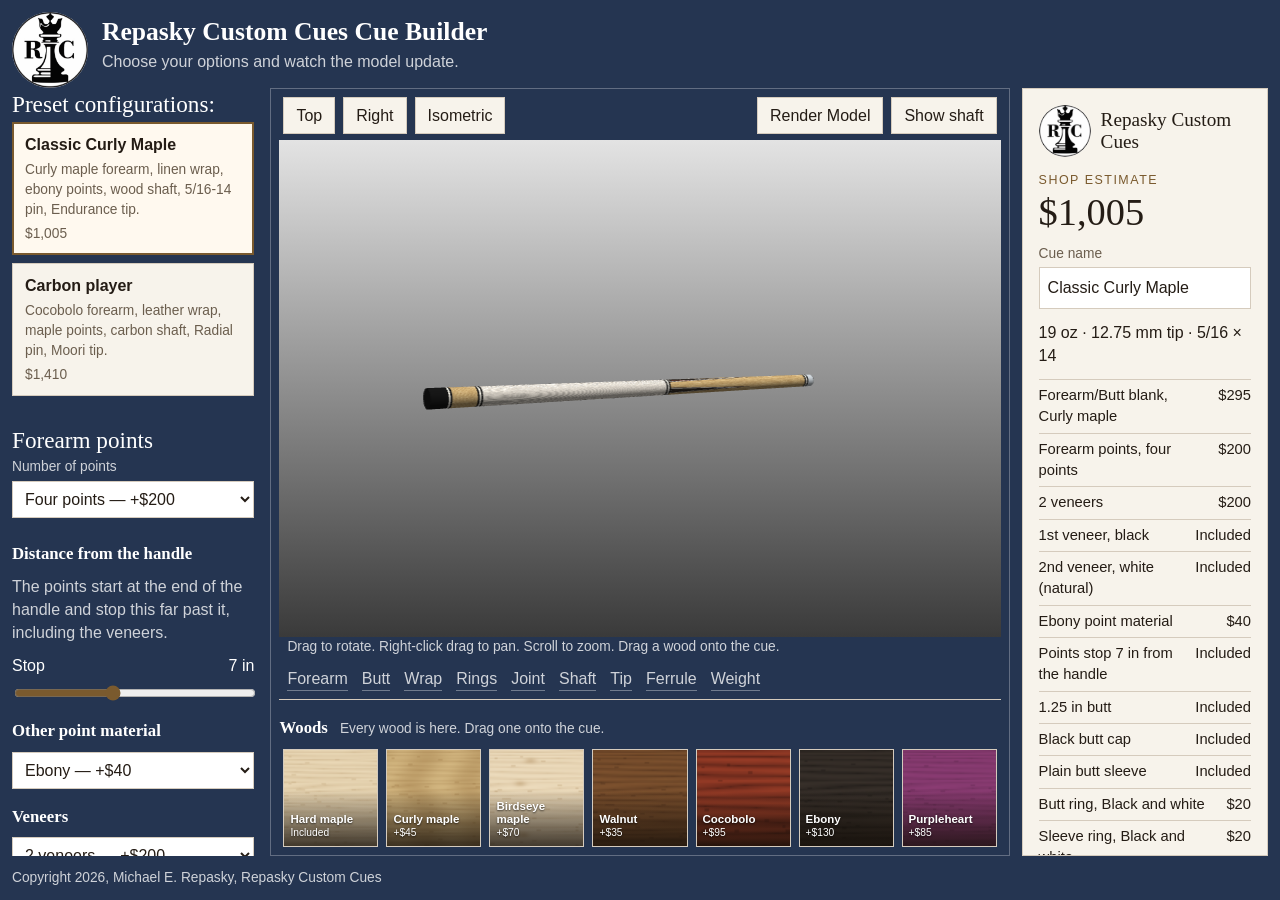
==== commit b028c13a: "Charge fifty dollars for each forearm point and each sleeve point." ====
--- a/index.html
+++ b/index.html
@@ -286,10 +286,10 @@
     </div>
   </dialog>
 
-  <script src="catalog.js?v=16"></script>
+  <script src="catalog.js?v=17"></script>
   <script src="cue3d.js?v=16"></script>
   <script src="logo-mark.js?v=2"></script>
   <script src="html2pdf.bundle.min.js?v=2"></script>
-  <script src="app.js?v=79"></script>
+  <script src="app.js?v=80"></script>
 </body>
 </html>
